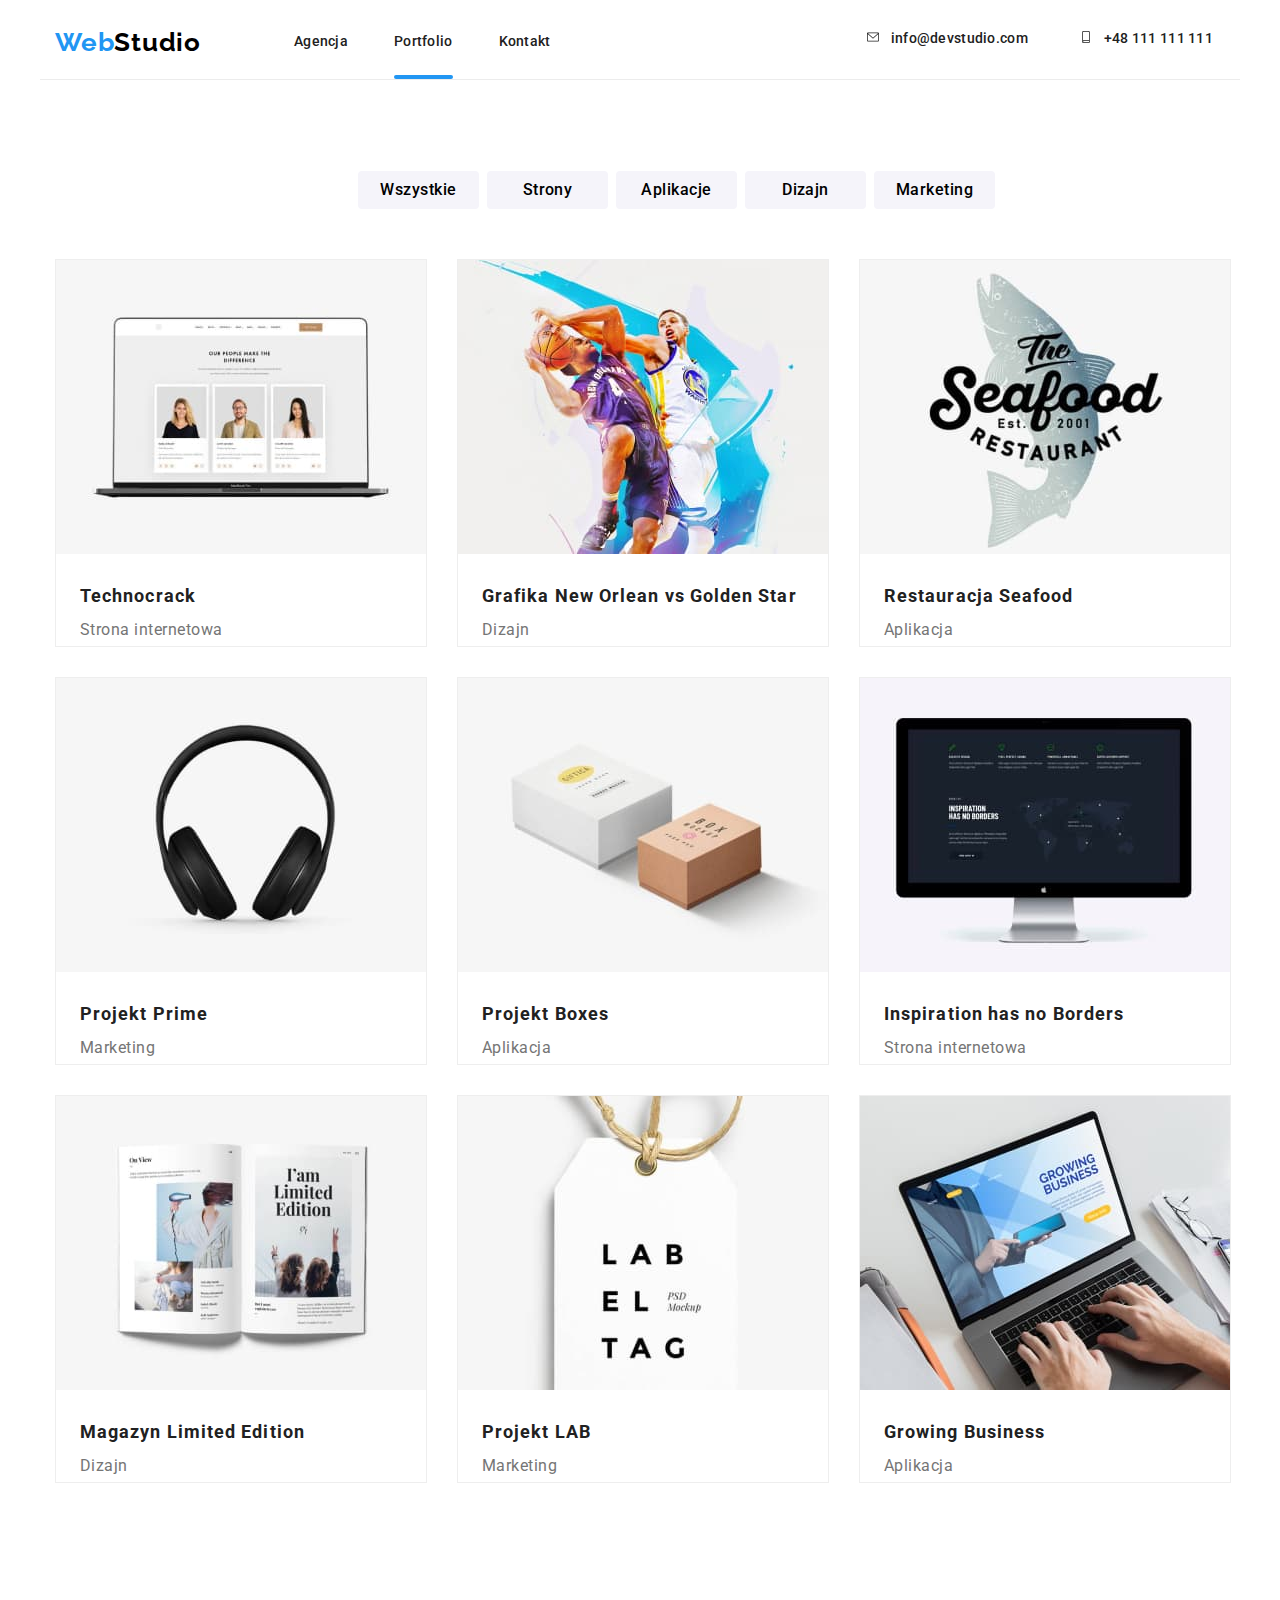
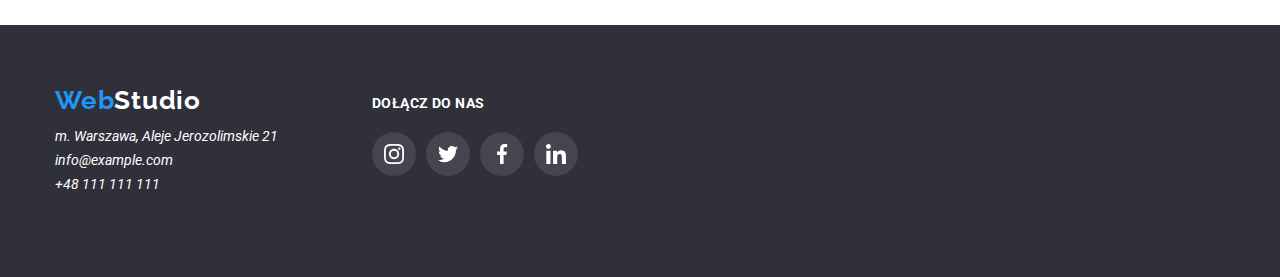
==== portfolio.html @ be50456f "first-init" ====
<!DOCTYPE html>
<html lang="en">
<head>
    <meta charset="UTF-8">
    <meta http-equiv="X-UA-Compatible" content="IE=edge">
    <meta name="viewport" content="width=device-width, initial-scale=1.0">
    <title>Portfolio</title>
        <link rel="preconnect" href="https://fonts.googleapis.com">
        <link rel="preconnect" href="https://fonts.gstatic.com" crossorigin>
        <link href="https://fonts.googleapis.com/css2?family=Raleway:wght@700&family=Roboto:wght@400;500;700;900&display=swap"
            rel="stylesheet">
        <link rel="stylesheet" href="./css/styles.css">
        <link rel="stylesheet" href="./css/modern-normalize.min.css">
</head>
<body>
<header>
    <div class="container">
    <div class="header-container">
    <nav class="menu-nav">
        <ul class="submenu-nav">
            <li><a href="index.html"><p class="logo-web-header">Web<span class="logo-studio-black">Studio</span></p></a></li>
            <li class="link-agency"><a href="./index.html">Agencja</a></li>
            <li class="link-portfolio"><a href="./portfolio.html">Portfolio</a>
                <div class="underscore">
                </div>   
            </li>
            <li class="link-contact"><a href="#">Kontakt</a></li>
        </ul>
    </nav>
    <ul class="menu-link">
        <li class="menu-link-list">
            <a class="links-header-mail" href="mailto:info@devstudio.com">
                <svg class="link-icon">
                    <use width="16" height="12" href="./images/icons.svg#icon-envelope1">
                    </use>
                </svg>info@devstudio.com</a>
        <li class="menu-link-list"><a class="links-header-tel" href="tel:+48111111111">
            <svg class="link-icon">
                <use width="16" height="12" href="./images/icons.svg#icon-smartphone">
                </use>
            </svg>+48 111 111 111</a>
        </li>
    </ul>
    </div>
    </div>
</header>
<main>
<div class="container">
<section class="main-portfolio">
    <div class="portfolio-box">
        <ul class="buttons">
            <li><button class="list-battons" type="button">Wszystkie</button></li>
            <li><button class="list-battons" type="button">Strony</button></li>
            <li><button class="list-battons" type="button">Aplikacje</button></li>
            <li><button class="list-battons" type="button">Dizajn</button></li>
            <li><button class="list-battons" type="button">Marketing</button></li>
        </ul>
    </div>
    <ul class="list-images">
        <li>
            <div class="animation">
                <p class="text-hidden">Technocrack jest popularną platformą wykorzystywaną do rozpowszechniania koronawirusa. Firmy wykorzystują tę platformę do celów szpiegowskich i ataków na niezabezpieczone serwery konkurencji</p>
            </div> 
            <img class="images-poftfolio" src="images/portfolio/portfolio-1.jpg" alt="Nasi specjaliści" width="370" height="294">
            <h3 class="heading-list-portfolio">Technocrack</h3>
            <span class="list-span-portfolio">Strona internetowa</span>
        </li>
        <li> 
            <div class="animation">
                <p class="text-hidden">Technocrack jest popularną platformą wykorzystywaną do rozpowszechniania koronawirusa. Firmy wykorzystują tę platformę do celów szpiegowskich i ataków na niezabezpieczone serwery konkurencji</p>
            </div>   
            <img class="images-poftfolio" src="images/portfolio/portfolio-2.jpg" alt="Koszykarze" width="370" height="294">
            <h3 class="heading-list-portfolio">Grafika New Orlean vs Golden Star</h3>
            <span class="list-span-portfolio">Dizajn</span>
        </li>
        <li>
            <div class="animation">
                <p class="text-hidden">Technocrack jest popularną platformą wykorzystywaną do rozpowszechniania koronawirusa. Firmy wykorzystują tę platformę do celów szpiegowskich i ataków na niezabezpieczone serwery konkurencji</p>
            </div>
            <img class="images-poftfolio" src="images/portfolio/portfolio-3.jpg" alt="Logo restauracji z morskim jedzeniem" width="370" height="294">
            <h3 class="heading-list-portfolio">Restauracja Seafood</h3>
            <span class="list-span-portfolio">Aplikacja</span>
        </li>
        <li>
            <div class="animation">
                <p class="text-hidden">Technocrack jest popularną platformą wykorzystywaną do rozpowszechniania koronawirusa. Firmy wykorzystują tę platformę do celów szpiegowskich i ataków na niezabezpieczone serwery konkurencji</p>
            </div>
            <img class="images-poftfolio" src="images/portfolio/portfolio-4.jpg" alt="Słuchawki" width="370" height="294">
            <h3 class="heading-list-portfolio">Projekt Prime</h3>
            <span class="list-span-portfolio">Marketing</span>
        </li>
        <li>
            <div class="animation">
                <p class="text-hidden">Technocrack jest popularną platformą wykorzystywaną do rozpowszechniania koronawirusa. Firmy wykorzystują tę platformę do celów szpiegowskich i ataków na niezabezpieczone serwery konkurencji</p>
            </div>
            <img class="images-poftfolio" src="images/portfolio/portfolio-5.jpg" alt="opakowania z tektury" width="370" height="294">
            <h3 class="heading-list-portfolio">Projekt Boxes</h3>
            <span class="list-span-portfolio">Aplikacja</span>
        </li>
        <li>
            <div class="animation">
                <p class="text-hidden">Technocrack jest popularną platformą wykorzystywaną do rozpowszechniania koronawirusa. Firmy wykorzystują tę platformę do celów szpiegowskich i ataków na niezabezpieczone serwery konkurencji</p>
            </div>
            <img class="images-poftfolio" src="images/portfolio/portfolio-6.jpg" alt="Monitor komputera" width="370" height="294">
            <h3 class="heading-list-portfolio">Inspiration has no Borders</h3>
            <span class="list-span-portfolio">Strona internetowa</span>
        </li>
        <li>
            <div class="animation">
                <p class="text-hidden">Technocrack jest popularną platformą wykorzystywaną do rozpowszechniania koronawirusa. Firmy wykorzystują tę platformę do celów szpiegowskich i ataków na niezabezpieczone serwery konkurencji</p>
            </div>
            <img class="images-poftfolio" src="images/portfolio/portfolio-7.jpg" alt="kolorowe czasopismo" width="370" height="294">
            <h3 class="heading-list-portfolio">Magazyn Limited Edition</h3>
            <span class="list-span-portfolio">Dizajn</span>
        </li>
        <li>
            <div class="animation">
                <p class="text-hidden">Technocrack jest popularną platformą wykorzystywaną do rozpowszechniania koronawirusa. Firmy wykorzystują tę platformę do celów szpiegowskich i ataków na niezabezpieczone serwery konkurencji</p>
            </div>
            <img class="images-poftfolio" src="images/portfolio/portfolio-8.jpg" alt="karteczka z napisem na sznurku" width="370" height="294">
            <h3 class="heading-list-portfolio">Projekt LAB</h3>
            <span class="list-span-portfolio">Marketing</span>
        </li>
        <li>
            <div class="animation">
                <p class="text-hidden">Technocrack jest popularną platformą wykorzystywaną do rozpowszechniania koronawirusa. Firmy wykorzystują tę platformę do celów szpiegowskich i ataków na niezabezpieczone serwery konkurencji</p>
            </div>
            <img class="images-poftfolio" src="images/portfolio/portfolio-9.jpg" alt="Włączony laptop" width="370" height="294">
            <h3 class="heading-list-portfolio">Growing Business</h3>
            <span class="list-span-portfolio">Aplikacja</span>
        </li>
    </ul>
</section>
</div>
</main>
    <footer class="footer-box">
        <div class="container">
            <div class="footer-div">
                <div>
                    <div class="footer-web">
                         <p class="logo-web-footer">Web<span class="logo-studio-white">Studio</span></p>
                    </div>
                    <address>
                        <ul class="link-address">
                            <li><a class="links-footer" href="https://goo.gl/maps/VbSn34Kh2Uzp6g4f7">m. Warszawa, Aleje Jerozolimskie 21</a></li>
                            <li><a class="links-footer" href="mailto:info@example.com">info@example.com</a></li>
                            <li><a class="links-footer" href="tel:+48111111111">+48 111 111 111</a></li>
                        </ul>
                    </address>
                </div>
                <div class="join-us-div">
                    <h3 class="join-us">DOŁĄCZ DO NAS</h3>
                    <ul class="footer-icon-list">
                        <li class="footer-icon-item">
                            <a href="">
                                <svg class="icon-footer">
                                    <use width="20" height="20" href="./images/icons.svg#icon-instagram-2"></use>
                                </svg>
                            </a>
                        </li>      
                        <li class="footer-icon-item">
                            <a href="">
                                <svg class="icon-footer">
                                    <use width="20" height="20" href="./images/icons.svg#icon-twitter-1"></use>
                                </svg>
                            </a>
                        </li>
                        <li class="footer-icon-item">
                            <a href="">
                                <svg class="icon-footer">
                                    <use width="20" height="20" href="./images/icons.svg#icon-facebook-1"></use>
                                </svg>
                            </a>
                        </li>
                        <li class="footer-icon-item">
                            <a href="">
                                <svg class="icon-footer">
                                    <use width="20" height="20" href="./images/icons.svg#icon-linkedin-1"></use>
                                </svg>
                            </a>
                        </li>
                    </ul>
                </div>
            </div>
        </div>
    </footer>
</body>
</html>
---- css/styles.css ----
h1, h2, h3, ul {
margin: 0;
padding: 0;
border: 0;
font-size: 100%;
font: inherit;
vertical-align: baseline;
list-style-type: none;
}
img {
display: block;
max-width: 100%;
height: auto;
}
body{
font-family: 'Roboto', sans-serif;
color: var(--body-text-color);
}
.container{
width: 1200px;
margin: 0 auto;
}
:root{
--main-white-color: #FFFFFF;
--blue-color: #2196f3;
--black-color: #000000;
--grey-text-color: #757575;
--secondary-background-color: #2F303A;
--text-footer-color: rgba(255, 255, 255, 0.6);
--body-text-color: #212121;
--border-header-color: #ECECEC;
--border-portfolio-color: #EEEEEE;
--background-portfolio-margin-color: #E5E5E5;
--background-buttons-color: #F5F4FA;
--social-icon: #AFB1B8;
--background-icon-footer: rgba(255, 255, 255, 0.1);
--hero-container: rgba(47, 48, 58, 0.4);
--background-div-sign: rgba(47, 48, 58, 0.8);
}

/*header*/

.logo-web-header {
font-family: Raleway;
font-size: 26px;
font-weight: 700;
line-height: 1.17;
letter-spacing: 0.03em;
text-align: left;
color: var(--blue-color)
}
.logo-studio-black {
font-family: Raleway;
font-size: 26px;
font-weight: 700;
line-height: 1.17;
letter-spacing: 0.03em;
text-align: left;
color: var(--black-color);
padding-left: 0;
}
.header-container{
display: flex;
justify-content: space-between;
align-items: center;
height: 80px;
border-bottom: 1px solid var(--border-header-color);
}
.menu-nav a{
text-decoration: none;
color: var(--body-text-color);
}
.submenu-nav{
font-style: normal;
font-weight: 500;
font-size: 14px;
line-height: 1.14;
letter-spacing: 0.02em;
list-style-type: none;
display: flex;
align-items: center;
margin: 0;
padding-left: 15px;
}
.menu-nav{
background-color: var(--main-white-color);
width: 492px;
height: 78px;
}
.underscore {
position: relative;
bottom: -25px;
display: flex;
}
.underscore::after {
content: "";
background: var(--blue-color);
border-radius: 2px;
width: 100%;
height: 4px;
display: block;
position: absolute;
}  
.menu-link{
font-style: normal;
font-weight: 500;
font-size: 14px;
line-height: 1.14;
letter-spacing: 0.02em;
color: var(--grey-text-color);
align-items: center;
height: 78px;
}
.link-agency{
text-decoration: none;
color: var(--body-text-color);
padding-left: 93px;
}
.link-contact{
padding-left: 46px;
}
.link-portfolio{
padding-left: 46px;
}
.menu-link-list{
display: inline-flex;;
}
.menu-link-list>a{
height: 78px;
text-decoration: none;
color: var(--body-text-color);
}
.link-icon{
fill: currentColor;
height: 12px;
width: 16px;
margin-right: 10px;
}
.links-header-mail{
padding: 30px 50px 0 0;
gap: 10px;
}
.links-header-tel{
padding: 30px 27px 0 0;
}
.logo-studio-black:focus,
.logo-studio-black:hover,
.link-agency>a:focus,
.link-agency>a:hover,
.link-portfolio>:focus,
.link-portfolio>a:hover,
.link-contact>a:focus,
.link-contact>a:hover,
.submenu-nav>a:focus,
.submenu-nav>a:hover,
.menu-link-list>a:hover,
.menu-link-list>a:focus,
.link-icon:hover,
.link-icon:focus,
.links-footer:focus,
.links-footer:hover{
color: var(--blue-color)
}

/*Efektywne Rozwiązania Naszego Biznesu*/

.background-image-box{
background-color: var(--hero-container);
height: 600px; 
margin: 0 auto;
background-image: linear-gradient(
rgba(47, 48, 58, 0.4),
rgba(47, 48, 58, 0.4)
),
url(../images/hero-background.jpg);
max-width: 1600px;
background-size: cover;
}
.heading-main{
box-sizing: content-box;
width: 696px;
height: 120px;
padding: 200px 252px 0;
font-style: normal;
font-weight: 900;
font-size: 44px;
line-height: 1.36;
text-align: center;
letter-spacing: 0.06em;
text-transform: uppercase;
color: var(--main-white-color);
margin: 0;
}
.button-main {
background: var(--blue-color);
border: 0;
font-weight: 700;
font-size: 16px;
line-height: 1.88;
text-align: center;
letter-spacing: 0.06em;  
width: 200px;
height: 50px;
margin: 30px 500px;
padding: 0;
border-radius: 4px;
cursor: pointer;
}

/*Lorem ipsum + svg*/

.list-heading{
font-style: normal;
font-weight: 700;
font-size: 14px;
line-height: 1.14;
letter-spacing: 0.03em;
text-transform: uppercase;
margin: 0;
}
.list-text{
font-size: 14px;
line-height: 1.71;
letter-spacing: 0.03em;
color: var(--grey-text-color);
}
.list-lorem {
display: flex;
height: 345px;
list-style-type: none;
padding: 94px 0 0;
margin: 0 15px;
gap: 30px;
}
.list-text{
margin: 0;
padding-top: 10px;
}
.icon-main-div{
width: 270px;
height: 120px;
margin: 0 0 30px;
border-radius: 4px;
background: var(--border-portfolio-color);
}
.icon-main{
height: 120px;
width: 279px;
padding: 25px 100px 0;
}
/*Czym się zajmujemy*/

.heading-section{
box-sizing: content-box;
font-weight: 700;
font-size: 36px;
line-height: 1.17;
text-align: center;
letter-spacing: 0.03em;
width: 372px;
height: 42px;
margin: 94px 0 0;
padding-left: 414px;
}
.images-what-we-do{
display: flex;
justify-content: space-around;
padding: 50px 0 94px;
list-style-type: none;
margin: 0;
}
.images-what-we-do>li{
display: flex;
position: relative;
bottom: 0;
}
.sign-img{
display: flex;
justify-content: center;
width: 190px;
height: 16px;
font-weight: 700;
font-size: 14px;
line-height: 1.14;
text-align: center;
letter-spacing: 0.03em;
text-transform: uppercase;
margin: 0;
color: var(--main-white-color);
}
.div-sign{
display: flex;
position: absolute;
width: 370px;
height: 70px;
background: var(--background-div-sign);
justify-content: center;
align-items: center;
bottom: 0;
}

/*Nasz zespół*/

.our-team{
box-sizing: content-box;
font-weight: 700;
font-size: 36px;
line-height: 1.17;
text-align: center;
letter-spacing: 0.03em;
width: 230px;
height: 42px;
padding: 94px 485px 50px;
}
.our-team-list{
display: flex;
justify-content: space-between;
list-style-type: none;
margin: 0 15px;
height: 428px;
}
.our-team-list>li{
box-shadow: 0px 1px 3px  rgba(0, 0, 0, 0.12), 0px 1px 1px rgba(0, 0, 0, 0.14), 0px 2px 1px rgba(0, 0, 0, 0.2);
border-radius: 0px 0px 4px 4px;
background: var(--main-white-color);
}
.our-team-bacground{
background: var(--background-buttons-color);
height: 728px;
padding-bottom: 94px;
}
.list-worker{
font-weight: 500;
font-size: 16px;
line-height: 1.19;
text-align: center;
letter-spacing: 0.03em;
box-sizing: content-box;
height: 19px;
width: 112px;
padding: 30px 79px 0;
margin: 0;
background: var(--main-white-color);
}
.job-title{
font-size: 16px;
line-height: 1.19;
text-align: center;
letter-spacing: 0.03em;
margin: 10px 0 16px;
color: var(--grey-text-color);
}
.social-icon-item:hover>a,
.social-icon-item:focus>a{
fill: var(--main-white-color);
border-radius: 50%;
background: var(--blue-color);
}
.list-icon{
display: flex;
justify-content:space-around;
padding: 0 27px 0;
background: var(--main-white-color);
}
.icon-social{
width: 44px;
height: 44px;
padding: 12px 12px;
}
.social-icon-item>a{
fill: var(--social-icon);
display: flex;
justify-content: center;
align-items: center;
cursor: pointer;
}
/*Nasi klienci*/

.our-customers-section{
height: 372px;
margin: 0;
}
.heading-our-customers{
box-sizing: content-box;
font-weight: 700;
font-size: 36px;
line-height: 42px;
text-align: center;
width: 201px;
height: 42px;
padding: 94px 500px 50px;
}
.our-customers-list{
display: inline-flex;
justify-content: space-around;
align-items: center;
gap: 30px;
margin: 0 15px 0;
}
.our-customers{
display: inline-flex;
justify-content: center;
align-items: center;
width: 170px;
height: 92px;
cursor: pointer;
fill: var(--social-icon);
}
.our-customers-icon:hover,
.our-customers-icon:focus{
fill: var(--blue-color);
border: 1px solid var(--blue-color);
}
.our-customers-icon{
width: 170px;
height: 92px;
margin-top: 60px;
border: 1px solid var(--social-icon);
border-radius: 4px;
}
/*Footer*/

.footer-web{
margin: 0;
padding: 60px 0 20px 15px;
width: 145px;
height: 31px;
}
.logo-web-footer {
font-family: Raleway;
font-size: 26px;
font-weight: 700;
line-height: 1.17;
letter-spacing: 0.03em;
text-align: left;
color: var(--blue-color)
}
.logo-studio-white{
font-family: Raleway;
font-size: 26px;
font-weight: 700;
line-height: 1.17;
letter-spacing: 0.03em;
text-align: left;
color: var(--main-white-color);
}
.links-footer{
color: var(--main-white-color);
text-decoration: none;
font-size: 14px;
line-height: 1.71;
}
.link-address{
box-sizing: content-box;
color: var(--main-white-color);
list-style-type: none;
height: 81px;
width: 247px;
padding: 20px 0 0 15px;
}
p.logo-web-footer{
margin: 0;
}
.footer-box{
background: var(--secondary-background-color);
margin: 0;
height: 252px;
}
.footer-div{
display: inline-flex;
justify-content: left;
align-items: center;
margin: 0;
}
.footer-icon-list{
display: flex;
justify-content: left;
width: 206px;
height: 44px;
padding-top: 20px;
color: var(--main-white-color);
}
.footer-icon-item{
margin-right: 10px;
}
.footer-icon-item>a{
display: flex;
justify-content: space-around;
width: 44px;
height: 44px;
background: var(--background-icon-footer);
fill: var(--main-white-color);
border-radius: 50%;
padding-top: 12px;
}
.footer-icon-item>a:hover,
.footer-icon-item>a:focus{
background: var(--blue-color);
border-radius: 50%;
}
.icon-footer{
height: 20px;
width: 20px;
}
.join-us-div{
width: 206px;
height: 80px;
padding: 20px 0 0 70px;
}
.join-us{
box-sizing: content-box;
color: var(--main-white-color);
width: 113px;
height: 16px;
font-weight: 700;
font-size: 14px;
line-height: 1.14;
letter-spacing: 0.03em;
}
/*Portfolio*/

.buttons{
width: 572px;
height: 38px;
padding: 0 0 0 318px;
gap: 8px;
display: flex;
justify-content: space-between;
background: var(--main-white-color);
}
.main-portfolio{
height: 1360px;
margin: 91px 0 94px;
}
.list-battons{
font-weight: 500;
font-size: 16px;
line-height: 1.6;
width: 121px;
border: 0;
text-align: center;
letter-spacing: 0.03em;
cursor: pointer;
height: 38px;
background: var(--background-buttons-color);
border-radius: 4px;
}
.heading-list-portfolio{
box-sizing: content-box;
font-weight: 700;
font-size: 18px;
line-height: 2;
letter-spacing: 0.06em;
padding: 24px 24px 0 24px;
width: 322px;
height: 36px;
margin: 0;
}
.list-span-portfolio{
font-size: 16px;
line-height: 2; 
letter-spacing: 0.03em; 
color: var(--grey-text-color);
width: 322px;
height: 30px;
padding: 4px 24px 20px;
}
.list-images{
gap: 30px;
padding: 50px 0 90px 15px;
margin:0;
display: flex;
flex-wrap: wrap;
flex-basis: calc((100% - 30px) / 3);
background: var(--main-white-color);
height: 404px;
}
.portfolio-box{
background: var(--main-white-color);
 }
.list-images>li{
border: 1px solid var(--border-portfolio-color);
position: relative;
}
.list-images>li:hover,
.list-images>li:focus{
box-shadow: 0px 1px 1px rgba(0, 0, 0, 0.12), 0px 4px 4px rgba(0, 0, 0, 0.06), 1px 4px 6px rgba(0, 0, 0, 0.16);
}
.list-battons:hover,
.list-battons:focus{
color: var(--main-white-color);
background-color: var(--blue-color);
box-shadow: 0px 1px 1px rgba(0, 0, 0, 0.12), 0px 4px 4px rgba(0, 0, 0, 0.06), 1px 4px 6px rgba(0, 0, 0, 0.16);
}
.animation{
position: absolute;
top: 0;
left: 0;
width: 100%;
height: 294px;
background: rgba(33, 150, 243, 0.9);
transition-duration: 250ms;
transition-timing-function: cubic-bezier(0.4, 0, 0.2, 1);
transform: translateY(100%);
backdrop-filter: blur(1.5px);
visibility: hidden;
padding: 49px 45px 159px 24px;
}
.list-images>li:hover .animation{
transform: translateY(0%);
visibility:visible
}
.list-images>li:focus .animation{
transform: translateY(0%);
visibility:visible
}
.text-hidden{
font-size: 18px;
line-height: 1.56;
letter-spacing: 0.03em;
margin: 0;
}

/* Okno Modalne*/

.is-hidden{
visibility: hidden;
opacity: 0;
pointer-events: none;
}
.close-btn{
width: 30px;
height: 30px;
border: 1px solid rgba(0, 0, 0, 0.1);
background: var(--main-white-color);
cursor: pointer;
border-radius: 50%;
display: flex;
position: absolute;
margin: 8px 8px;
padding: 0;
}
.backdrop{
display: flex;
position: fixed;
width: 1600px;
height: 1025px;
top: 0;
left: 0;
background-color:
rgba(0, 0, 0, 0.2);
}
.modal{
width: 528px;
height: 581px;
margin: 141px 536px 221px 336px;
background-color: #ffffff;
box-shadow: 0px 1px 3px rgba(0, 0, 0, 0.12), 0px 1px 1px rgba(0, 0, 0, 0.14),
0px 2px 1px rgba(0, 0, 0, 0.2);
position: absolute;
display: flex;
justify-content: right;
border-radius: 4px;
left: 48px;
top: 80px;
}
.icon-vector{
width: 30px;
height: 30px;
margin: 8.5px 8.5px;
}
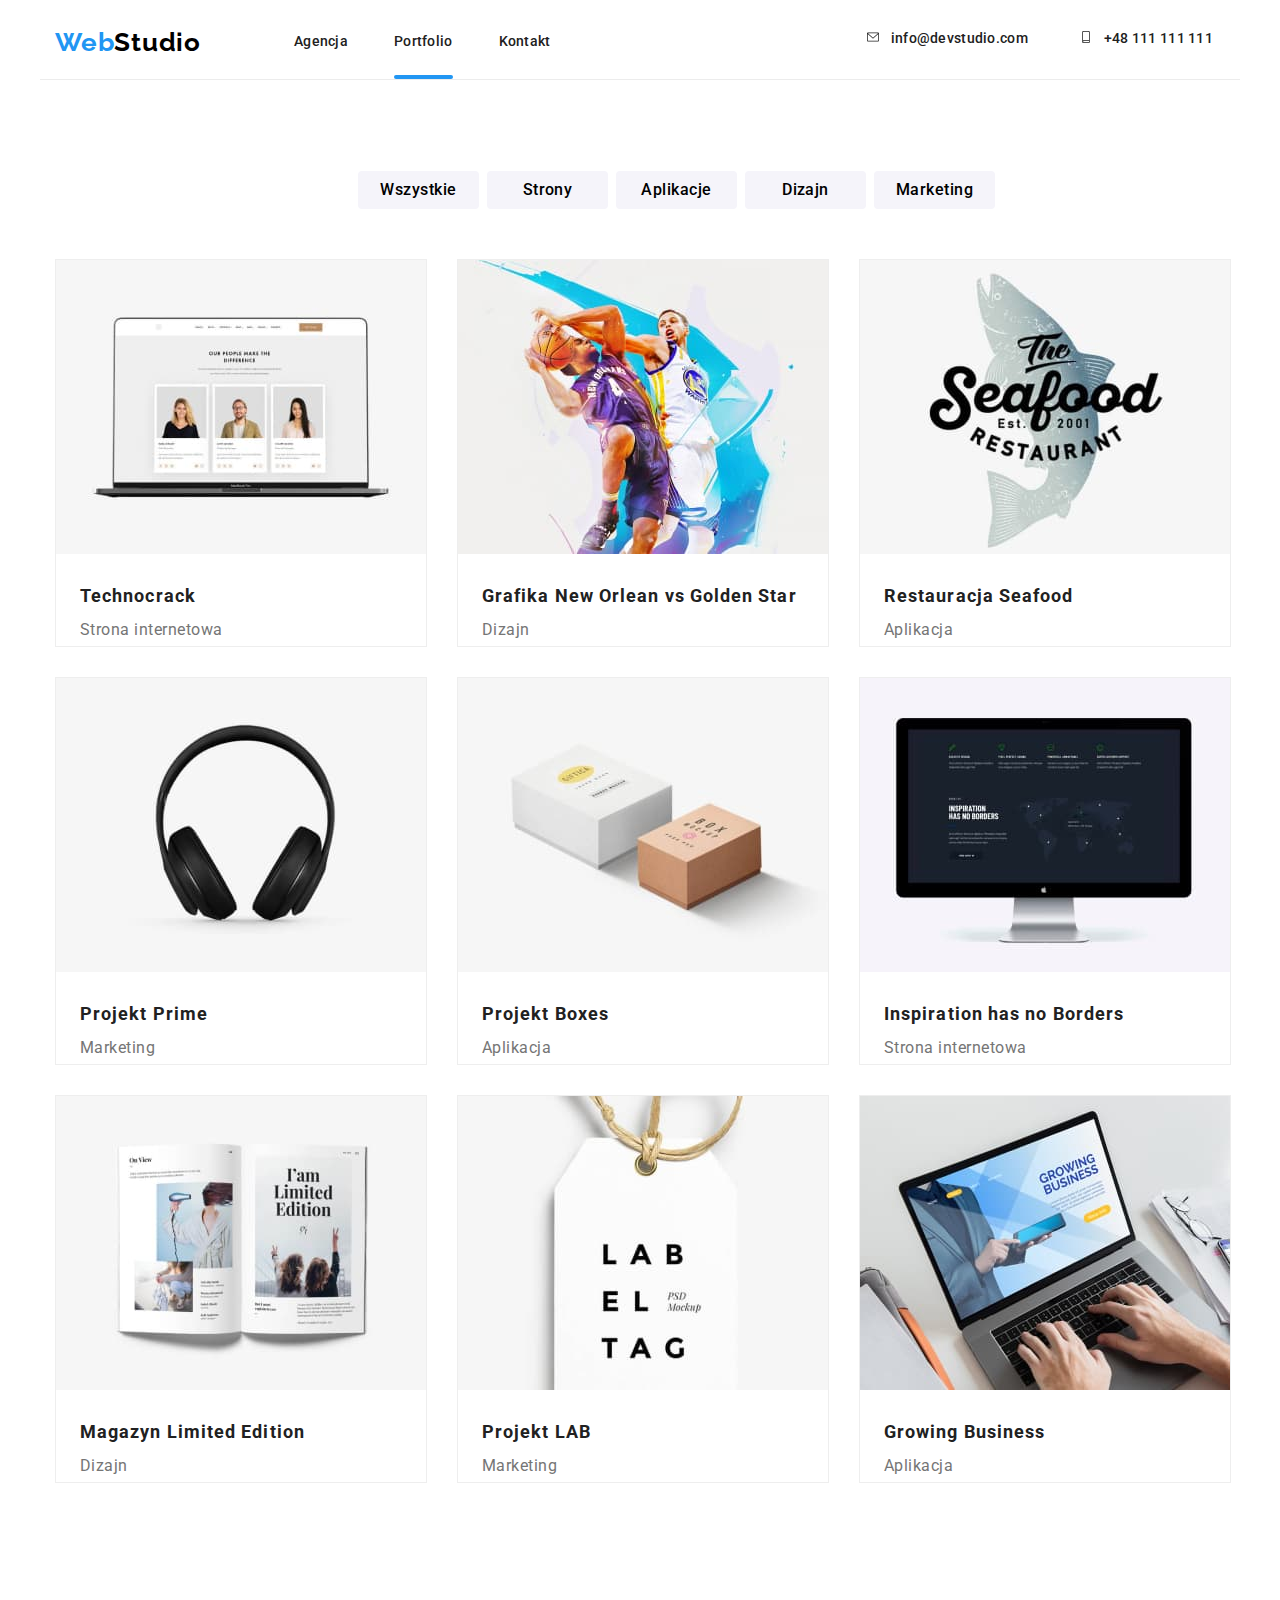
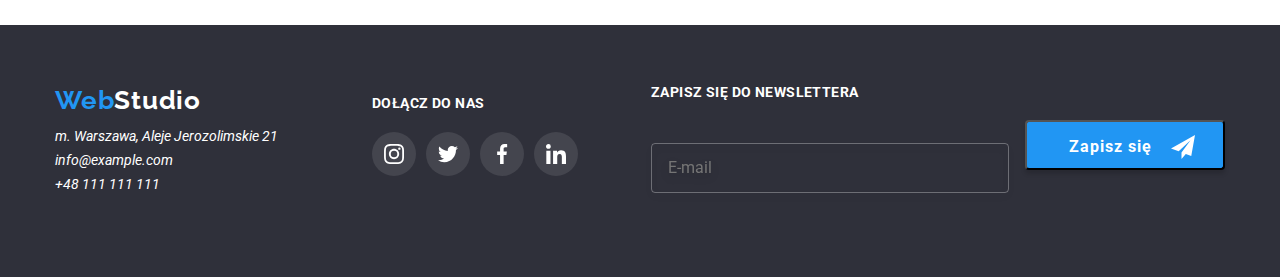
==== commit 1e0dc68b: "homework6.1" ====
--- a/portfolio.html
+++ b/portfolio.html
@@ -181,6 +181,24 @@
                         </li>
                     </ul>
                 </div>
+                <div class="newsletter-mail">
+                    <form>
+                        <label class="newsletter-label">
+                            <span>Zapisz się do newslettera</span>
+                        </label>
+                        <input
+                        name="newsletter"
+                        class="newsletter-input"
+                        placeholder="    E-mail"
+                        type="email"/>
+                        <button type="submit" class="newsletter-button">
+                            <span class="newsletter-button-span">Zapisz się</span>
+                            <svg class="newsletter-icon" width="24px" height="24px">
+                                <use href="./images/icons.svg#icon-send"></use>
+                            </svg>
+                        </button>
+                    </form>
+                </div>
             </div>
         </div>
     </footer>
--- a/css/styles.css
+++ b/css/styles.css
@@ -468,7 +468,7 @@
 }
 .footer-div{
 display: inline-flex;
-justify-content: left;
+justify-content: space-around;
 align-items: center;
 margin: 0;
 }
@@ -517,6 +517,72 @@
 line-height: 1.14;
 letter-spacing: 0.03em;
 }
+.newsletter-button{
+width: 200px;
+height: 50px;
+color: var(--main-white-color);
+background: var(--blue-color);
+box-shadow: 0px 4px 4px rgba(0, 0, 0, 0.15);
+border-radius: 4px;
+font-weight: 700;
+font-size: 16px;
+line-height: 1.88;
+letter-spacing: 0.06em;
+padding: 0;
+position: relative;
+cursor: pointer;
+bottom: 5px;
+}
+.newsletter-label{
+font-weight: 700;
+font-size: 14px;
+line-height: 1.14;
+letter-spacing: 0.03em;
+text-transform: uppercase;
+color: var(--main-white-color);
+margin: 0;
+position: absolute;
+top: -40px;
+}
+.newsletter-label>span{
+bottom: 20px;
+}
+.newsletter-mail{
+margin: 87px 15px 0 143px;
+position: relative;
+}
+.newsletter-mail>form{
+display: inline;
+}
+.newsletter-input{
+width: 358px;
+height: 50px;
+background: inherit;
+color: rgba(255, 255, 255, 0.6);
+border: 1px solid rgba(255, 255, 255, 0.3);
+filter: drop-shadow(0px 4px 4px rgba(0, 0, 0, 0.15));
+border-radius: 4px;
+padding: 0;
+margin-right: 12px;
+}
+.newsletter-icon{
+position: absolute;
+top: 13px;
+right: 28px;
+}
+.newsletter-button-span{
+position: absolute;
+left: 42px;
+top: 10px;
+}
+.newsletter-input:focus-within{
+border: 1px solid var(--blue-color);
+outline: none;
+}
+.newsletter-button:hover{
+background:#0f85e5
+}
+
 /*Portfolio*/
 
 .buttons{
@@ -643,17 +709,17 @@
 .backdrop{
 display: flex;
 position: fixed;
-width: 1600px;
 height: 1025px;
 top: 0;
 left: 0;
+right: 0;
 background-color:
 rgba(0, 0, 0, 0.2);
 }
 .modal{
 width: 528px;
 height: 581px;
-margin: 141px 536px 221px 336px;
+margin: auto;
 background-color: #ffffff;
 box-shadow: 0px 1px 3px rgba(0, 0, 0, 0.12), 0px 1px 1px rgba(0, 0, 0, 0.14),
 0px 2px 1px rgba(0, 0, 0, 0.2);
@@ -661,11 +727,72 @@
 display: flex;
 justify-content: right;
 border-radius: 4px;
-left: 48px;
-top: 80px;
-}
-.icon-vector{
+left: 336px;
+right: 336px;
+top: 221px;
+}
+.icon-close{
 width: 30px;
 height: 30px;
 margin: 8.5px 8.5px;
-}+}
+.header-modal{
+font-weight: 700;
+font-size: 20px;
+line-height: 1.15;
+text-align: center;
+letter-spacing: 0.03em;
+margin: 40px 40px 30px;
+}
+
+.form-label{
+width: 448px;
+height: 40px;
+font-size: 12px;
+line-height: 1.17;
+letter-spacing: 0.01em;
+color: var(--grey-text-color);
+display: flex;
+text-align: left;
+margin: 0 40px 28px 40px;
+flex-direction: column;
+border: 1px solid rgba(33, 33, 33, 0.2);
+outline: none;
+border-radius: 4px;
+}
+.icons-form{
+margin-top: 13px;
+margin-left: 14px;
+position: absolute;
+}
+.text-label{
+font-size: 12px;
+line-height: 1.17;
+letter-spacing: 0.01em;
+color: var(--grey-text-color);
+position: absolute;
+}
+.form-input{
+
+}
+.textarea{
+width: 448px;
+height: 120px;
+resize: none;
+border: 1px solid rgba(33, 33, 33, 0.2);
+outline: none;
+border-radius: 4px;
+margin: 0 auto;
+padding: 0;
+position: absolute;
+left: 40px;
+}
+.modal-checkbox {
+position: relative;
+top: 20px;
+width: 16px;
+height: 15px;
+-moz-appearance: none;
+-webkit-appearance: none;
+appearance: none;
+}
